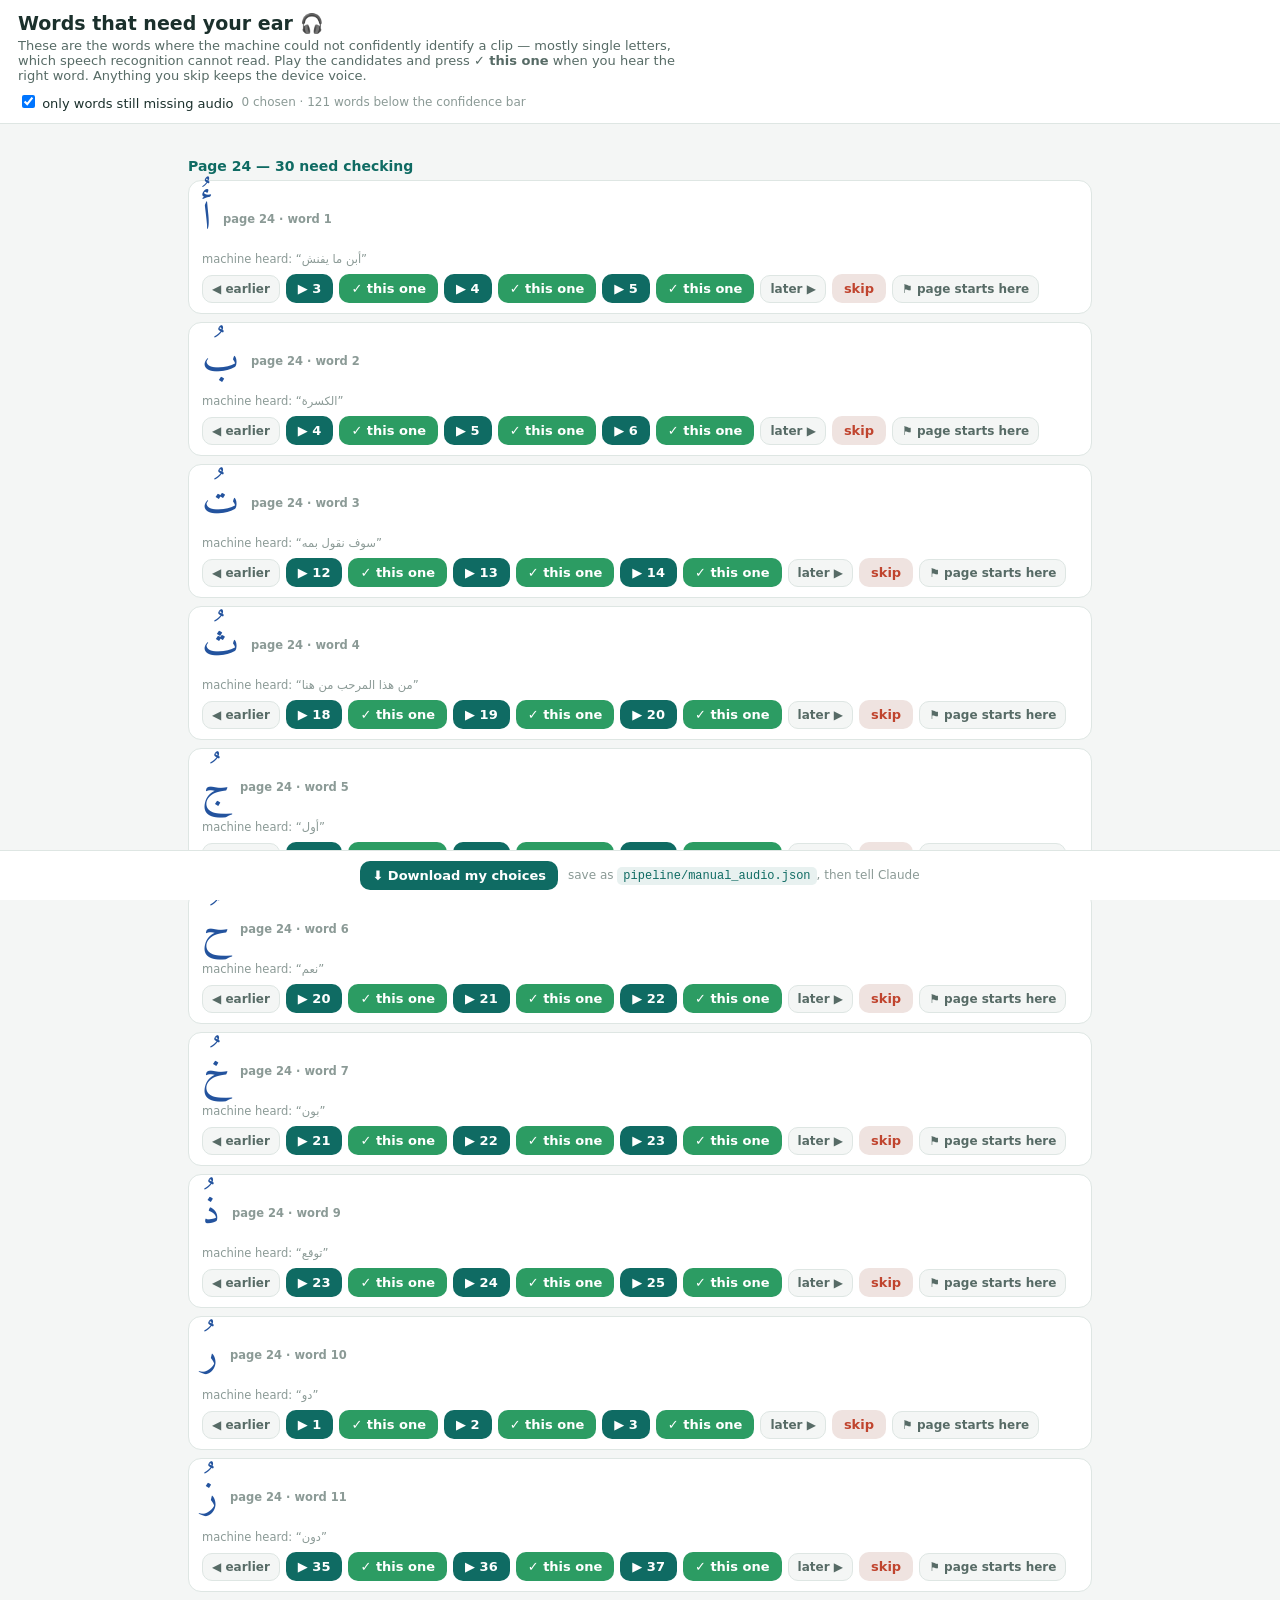
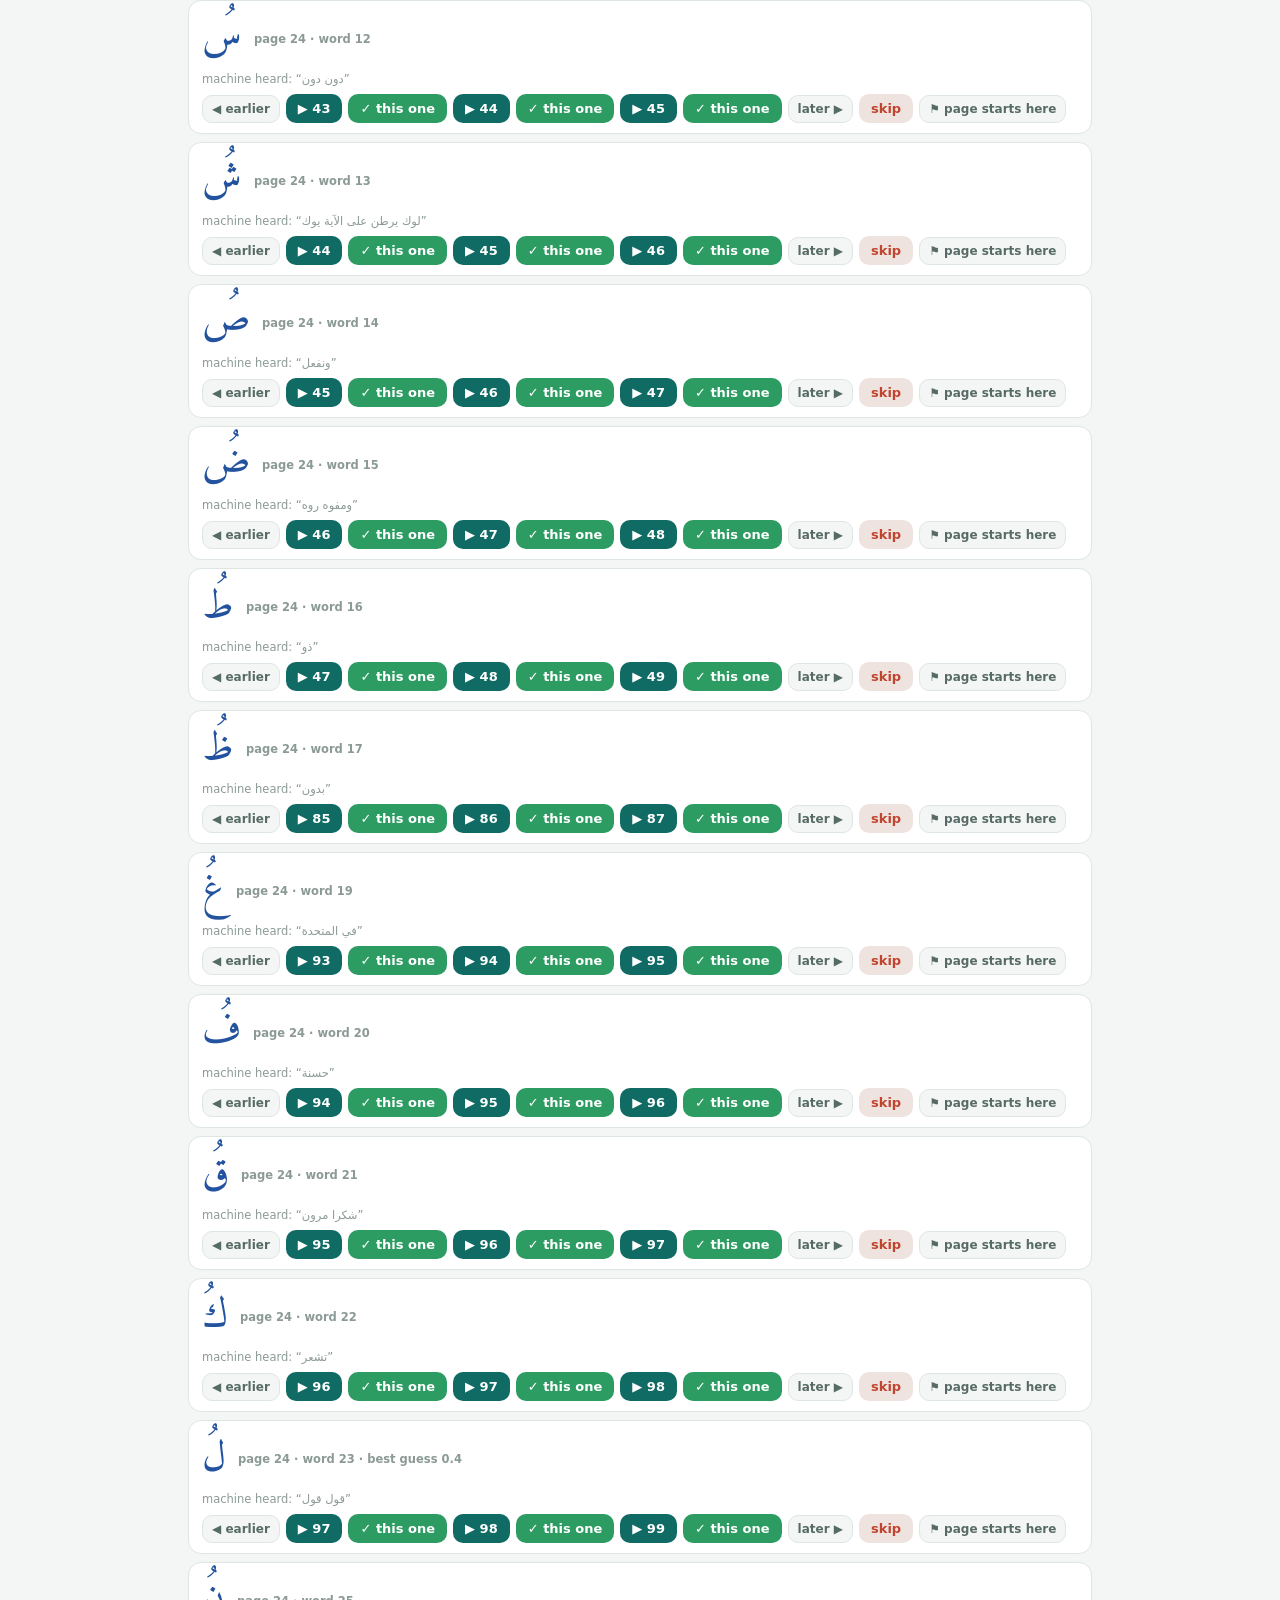
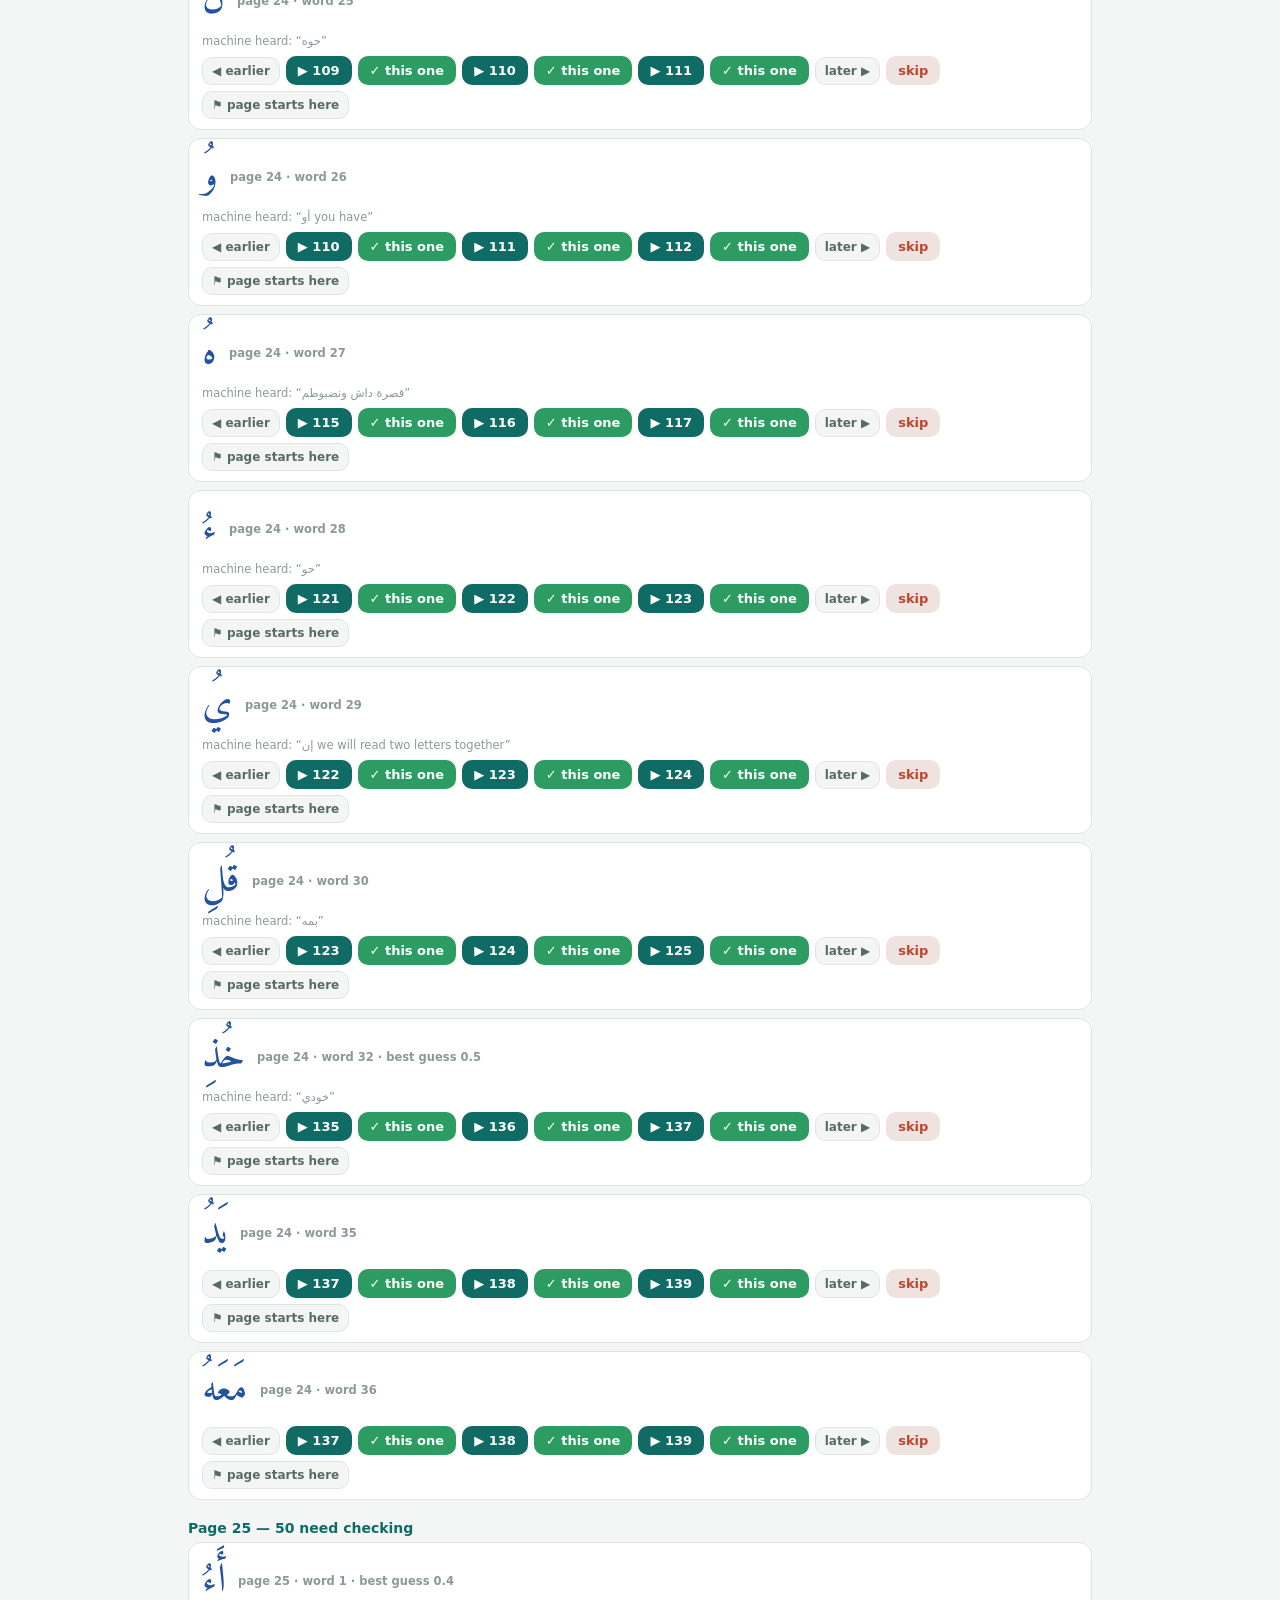
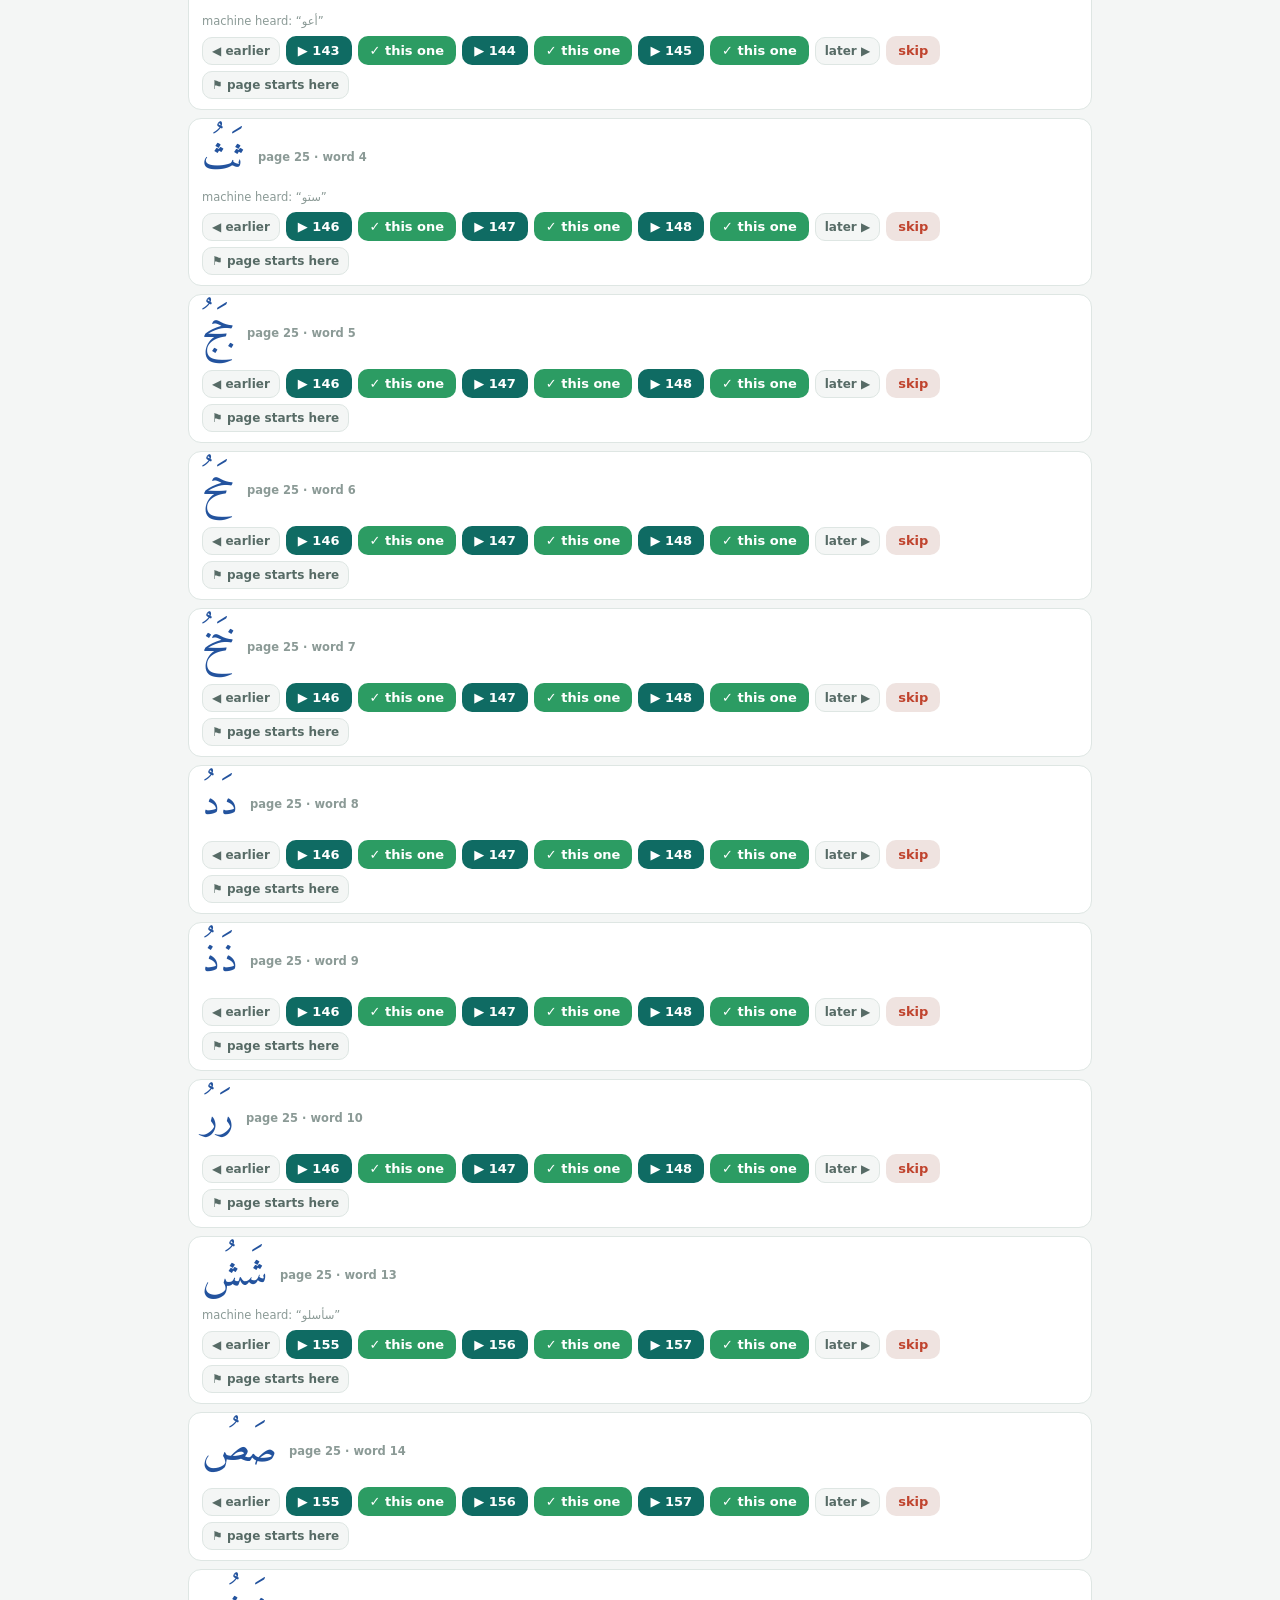
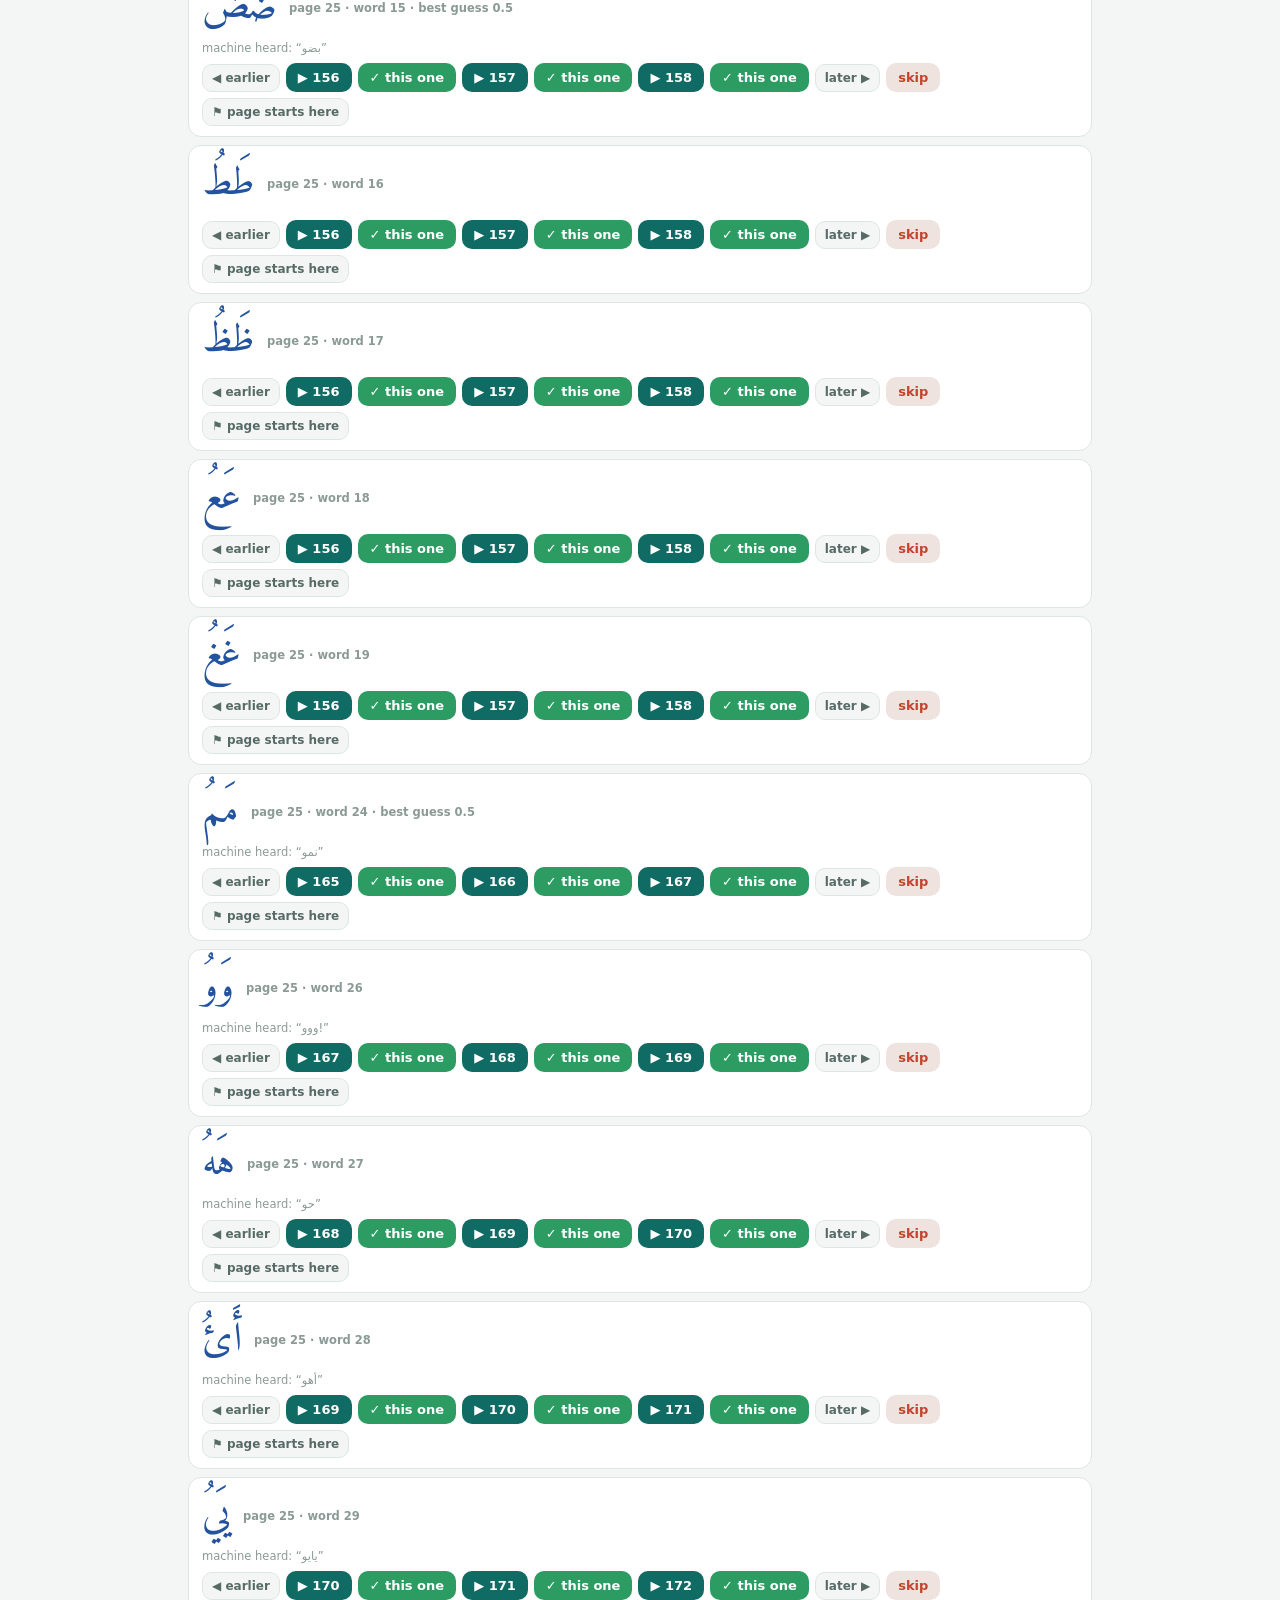
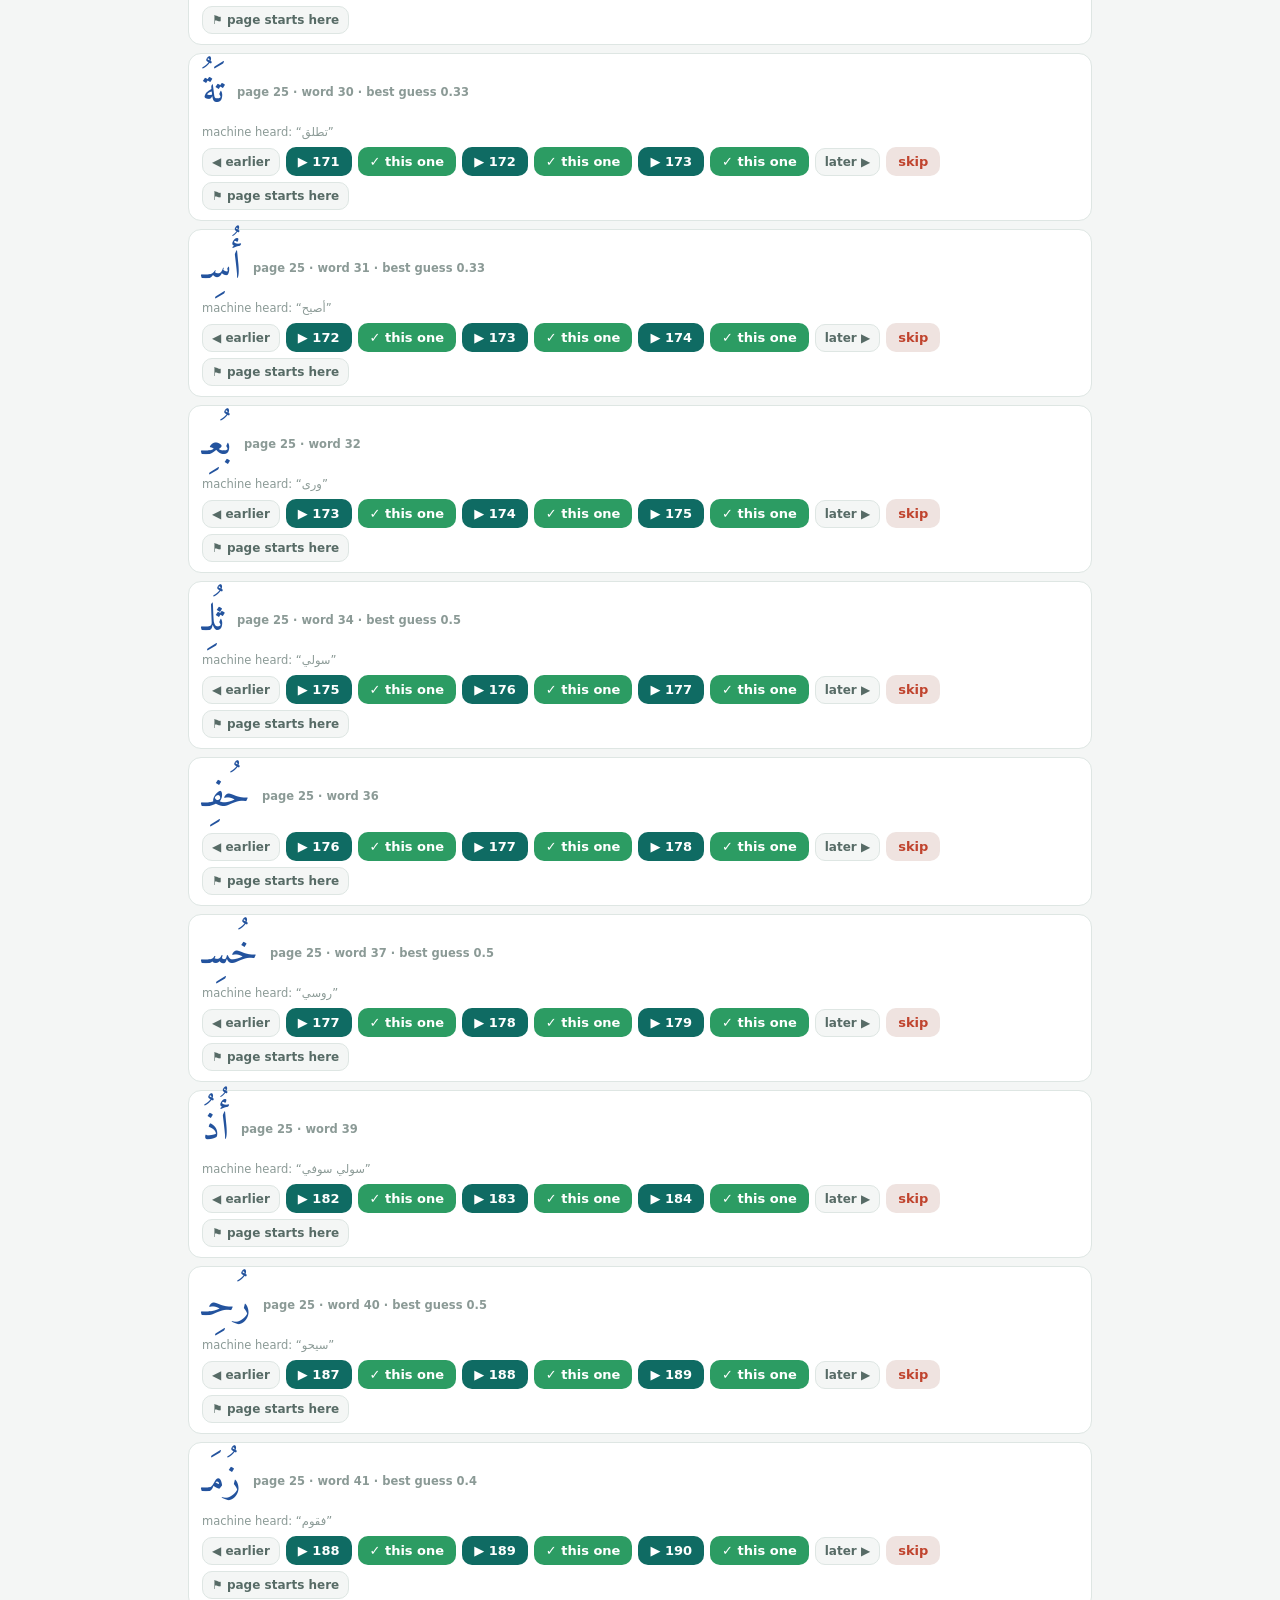
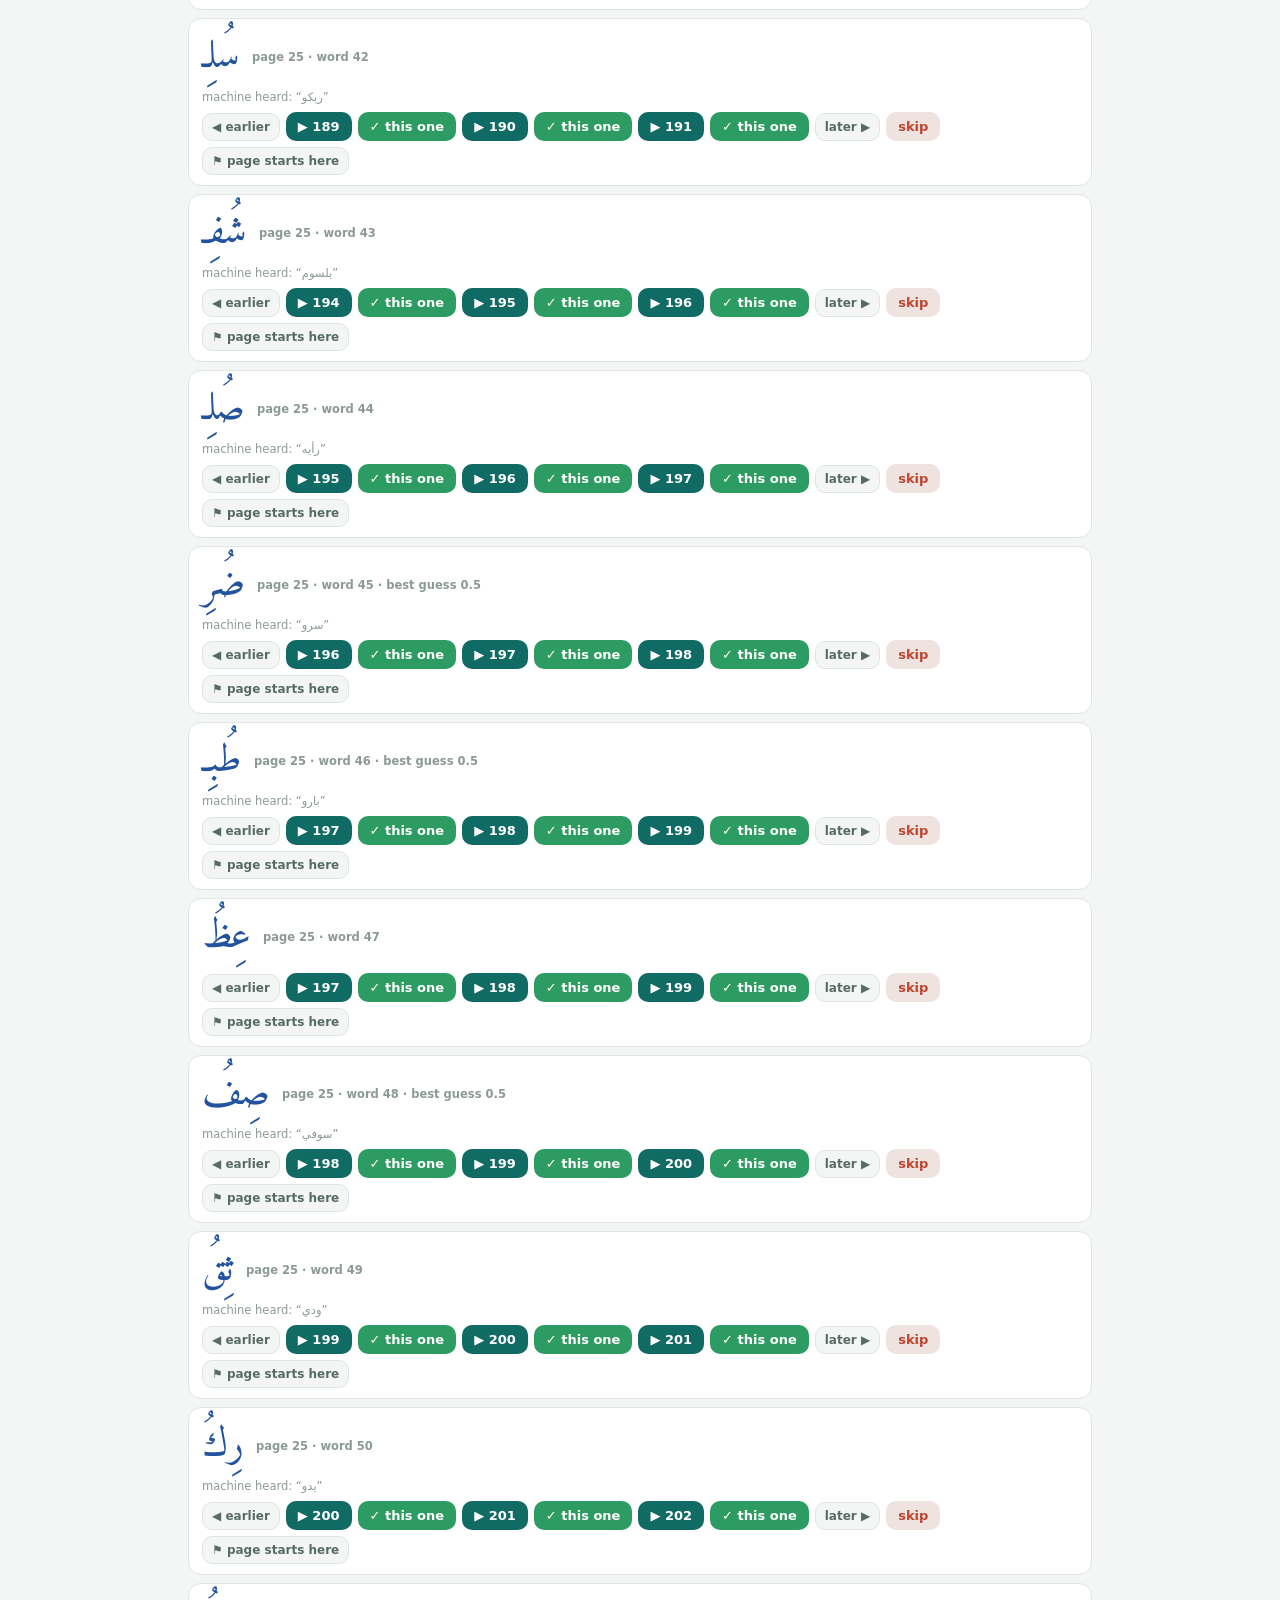
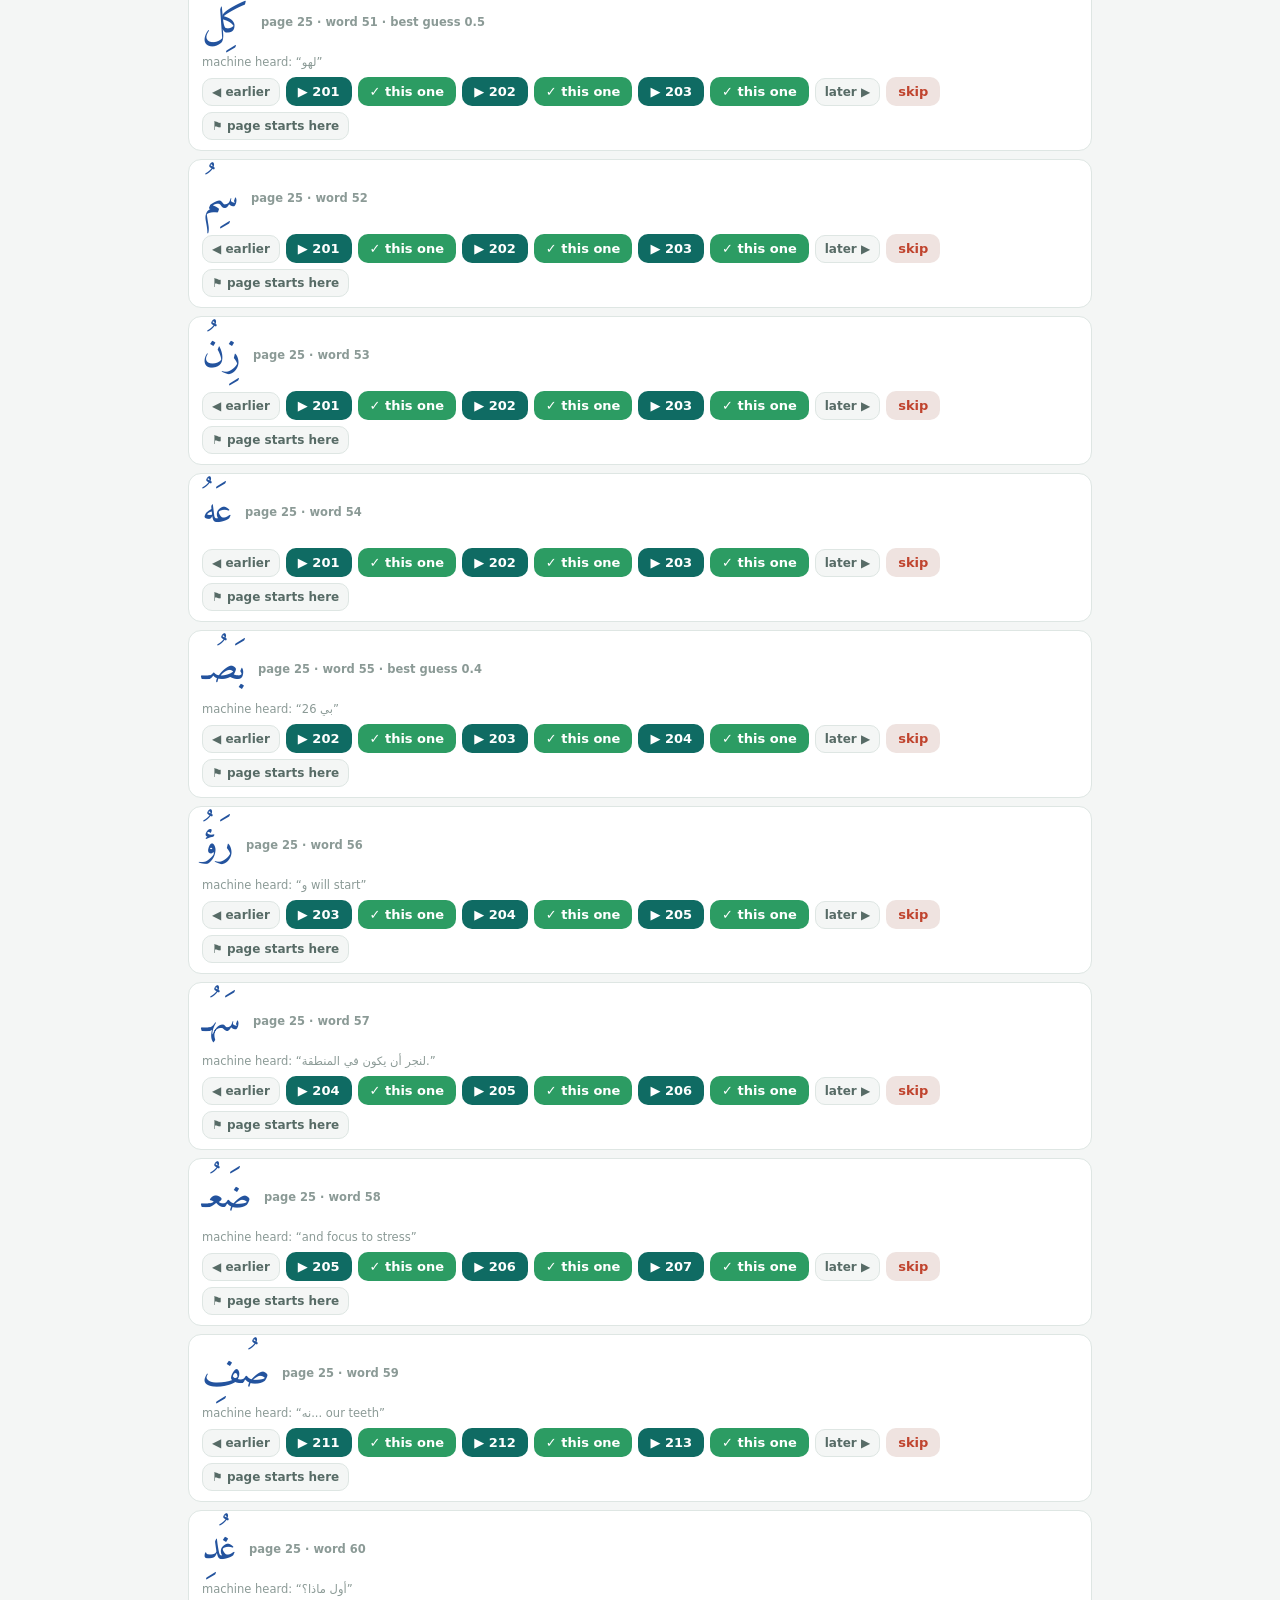
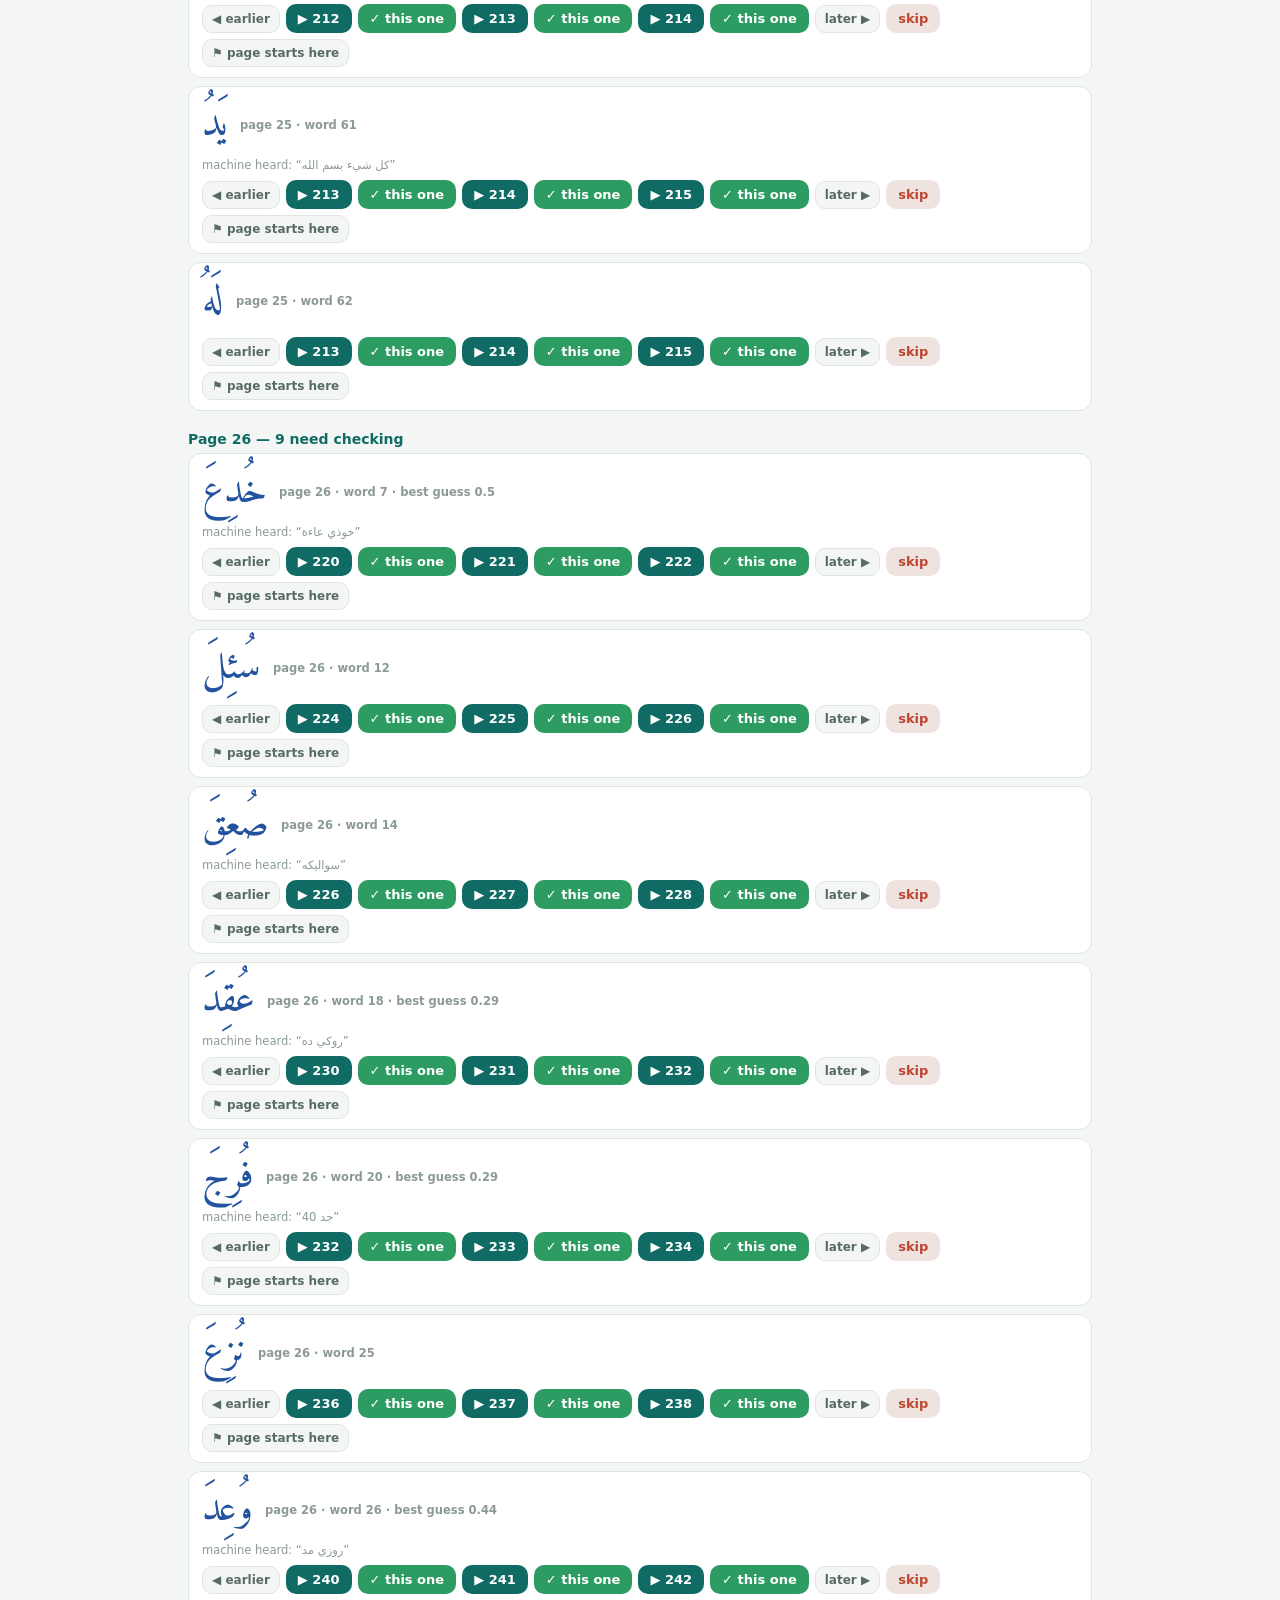
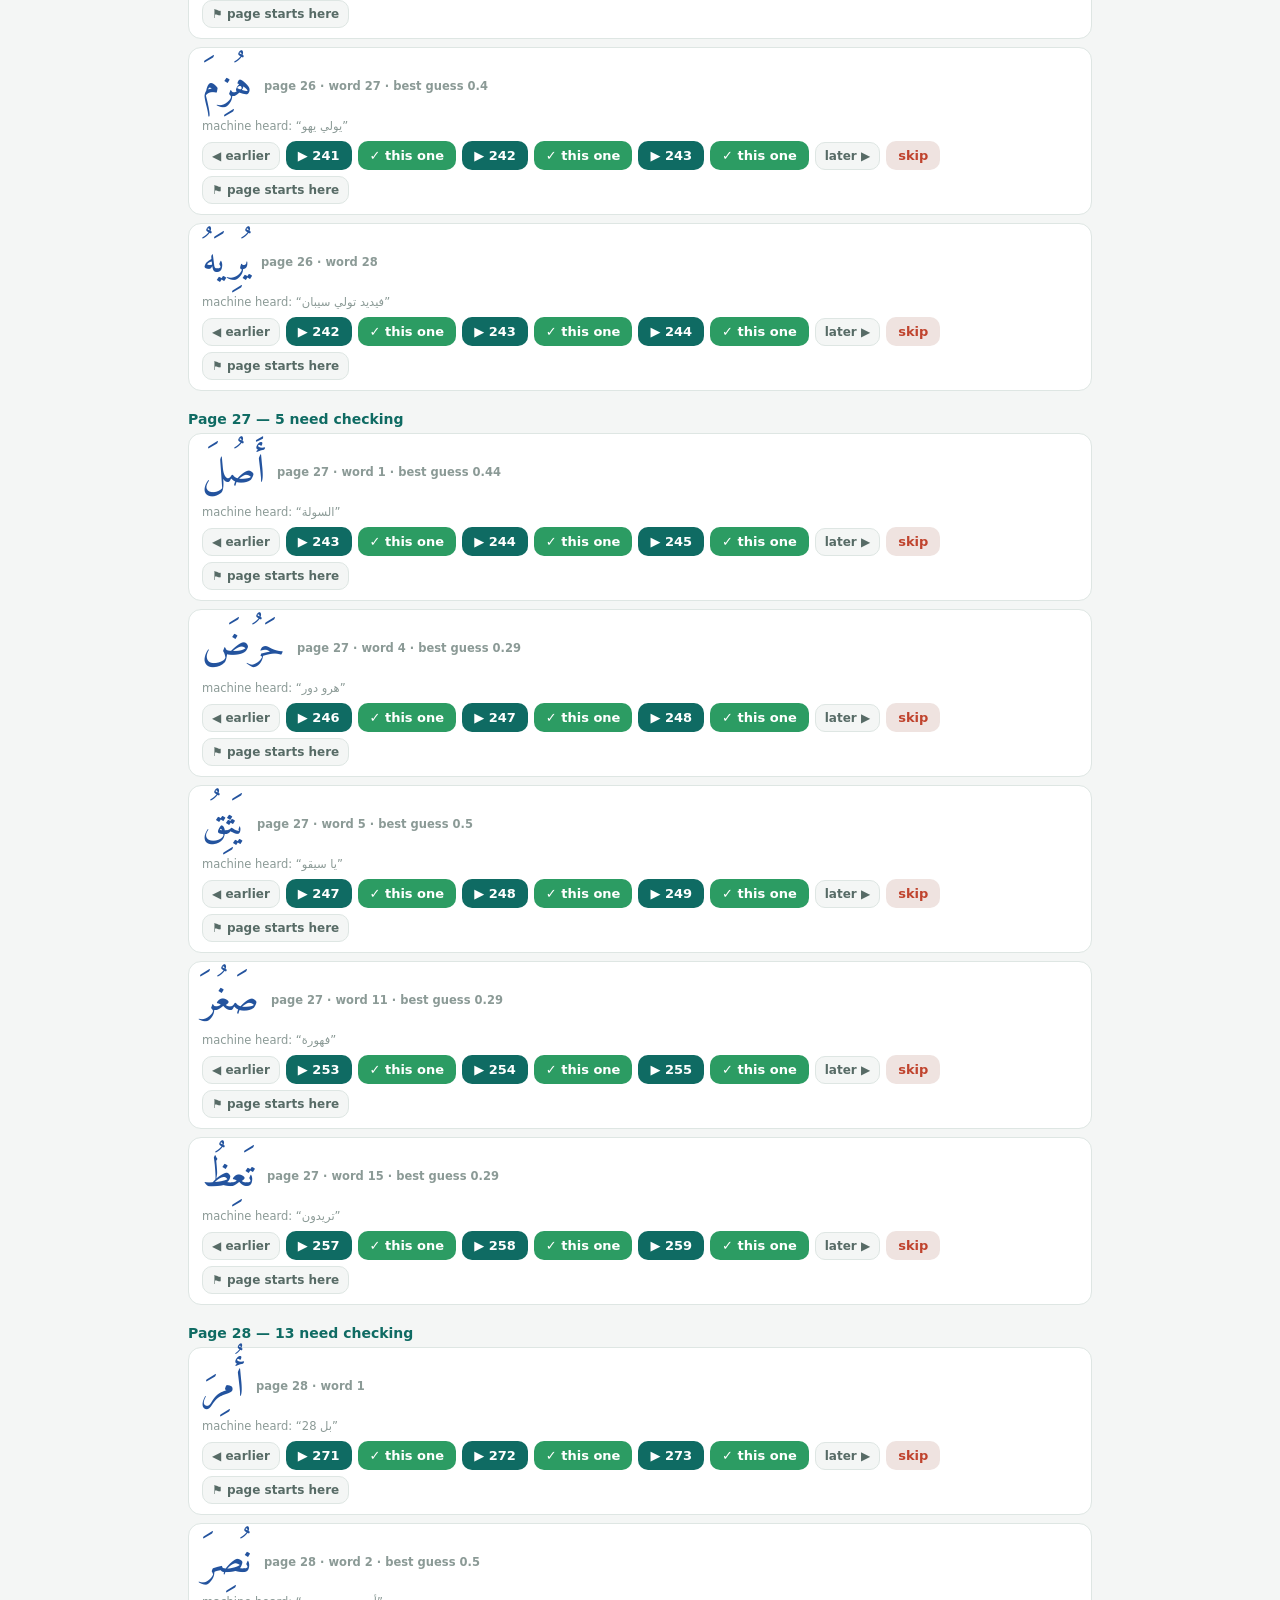
==== pipeline/review_audio.html @ 8f2be0d8 "v1.1: hint card arrows, word map with per-day resume, audio alignment pipeline App - Hint card: arro" ====
<!DOCTYPE html>
<html lang="en">
<head>
<meta charset="utf-8">
<meta name="viewport" content="width=device-width,initial-scale=1">
<title>Iqra Quest — words needing your ear</title>
<style>
  @font-face{font-family:'Amiri';src:url('../app/fonts/Amiri-Regular.woff2') format('woff2');font-display:block}
  :root{--bg:#F4F6F5;--card:#fff;--ink:#1B302C;--soft:#576B66;--faint:#8B9A96;--line:#DEE6E3;
    --teal:#0F6B63;--amber:#D98A0B;--green:#2C9C63;--blue:#23539E;--red:#C0442E}
  @media(prefers-color-scheme:dark){:root{--bg:#0F1A18;--card:#182422;--ink:#E8F0ED;--soft:#9CB0AB;
    --faint:#7A8C88;--line:#283835;--teal:#48B9AC;--blue:#83AEEC}}
  *{box-sizing:border-box}
  body{margin:0;background:var(--bg);color:var(--ink);font-family:"Segoe UI",system-ui,sans-serif;font-size:15px}
  header{position:sticky;top:0;z-index:5;background:var(--card);border-bottom:1px solid var(--line);padding:12px 18px}
  h1{font-size:19px;margin:0 0 3px}
  .sub{font-size:13px;color:var(--soft);max-width:80ch}
  .bar{display:flex;gap:8px;align-items:center;flex-wrap:wrap;margin-top:9px;font-size:13px}
  main{padding:14px 18px 90px;max-width:940px;margin:0 auto}
  h2{font-size:14px;color:var(--teal);margin:20px 0 6px}
  .row{background:var(--card);border:1px solid var(--line);border-radius:13px;padding:10px 13px;margin-bottom:8px}
  .row.done{border-color:var(--green);background:color-mix(in srgb,var(--green) 8%,var(--card))}
  .top{display:flex;align-items:center;gap:12px;flex-wrap:wrap}
  .w{font-family:'Amiri',serif;font-size:40px;line-height:1.4;color:var(--blue);direction:rtl}
  .meta{font-size:11.5px;color:var(--faint);font-weight:700}
  .cand{display:flex;gap:6px;flex-wrap:wrap;margin-top:8px;align-items:center}
  button{font-family:inherit;font-weight:800;border:0;border-radius:10px;padding:7px 12px;font-size:13px;cursor:pointer}
  .play{background:var(--teal);color:#fff}
  .near{background:var(--bg);color:var(--soft);border:1px solid var(--line);font-size:12px;padding:6px 9px}
  .pick{background:var(--green);color:#fff}
  .none{background:#EFE3E0;color:var(--red)}
  .heard{font-size:11.5px;color:var(--faint);margin-top:5px}
  .foot{position:fixed;left:0;right:0;bottom:0;background:var(--card);border-top:1px solid var(--line);
    padding:10px 18px;display:flex;gap:10px;justify-content:center;align-items:center;flex-wrap:wrap}
  code{background:#0f6b6318;color:var(--teal);padding:2px 6px;border-radius:5px;font-size:12px}
  .muted{color:var(--faint);font-size:12px}
</style>
</head>
<body>
<header>
  <h1>Words that need your ear 🎧</h1>
  <div class="sub">These are the words where the machine could not confidently identify a clip —
  mostly single letters, which speech recognition cannot read. Play the candidates and press
  <b>✓ this one</b> when you hear the right word. Anything you skip keeps the device voice.</div>
  <div class="bar">
    <label><input type="checkbox" id="only-missing" checked> only words still missing audio</label>
    <span id="prog" class="muted"></span>
  </div>
</header>
<main id="list">Loading…</main>
<div class="foot">
  <button class="play" id="dl">⬇ Download my choices</button>
  <span class="muted">save as <code>pipeline/manual_audio.json</code>, then tell Claude</span>
</div>
<script>
const KEY='iqra-audio-review';
let S=JSON.parse(localStorage.getItem(KEY)||'{}');
const save=()=>localStorage.setItem(KEY,JSON.stringify(S));
let ALIGN=[], CLIPS=[];
const THRESH=0.55;

Promise.all([
  fetch('alignment_f5.json').then(r=>r.json()),
  fetch('fast.json').then(r=>r.json())
]).then(([a,f])=>{ ALIGN=a; CLIPS=f.f5.clips; draw(); })
 .catch(e=>document.getElementById('list').innerHTML=
   '<p>Could not load the alignment files. Serve the project root: '+
   '<code>python -m http.server 8700</code> and open /pipeline/review_audio.html</p>');

// Where to open the clip window for a word.
// A fixed offset cannot work — the teacher talks between letters, so the gap between
// a word and its clip keeps growing. Instead, follow the human: once a word is
// confirmed, the NEXT word opens at the very next clip, and stray explanation is
// stepped over with "later ▶". Falls back to the machine's guess when nothing is
// confirmed above it yet.
const clipIndexNear = row => {
  const i = ALIGN.indexOf(row);
  for (let k=i-1;k>=0;k--){
    const picked = S[ALIGN[k].page+':'+ALIGN[k].wi];
    if (picked && picked!=='none'){
      const at = CLIPS.findIndex(x=>x.file===picked);
      if (at>=0) return Math.min(at+1, CLIPS.length-1);
    }
  }
  const manual = S['start:'+row.page];
  if (manual!=null) {
    const first = ALIGN.findIndex(x=>x.page===row.page);
    return Math.min(+manual + (i-first), CLIPS.length-1);
  }
  for (let k=i;k>=0;k--){ const c=ALIGN[k].clip; if(c) return CLIPS.findIndex(x=>x.file===c); }
  return 0;
};
function play(file){ new Audio('clips_fast/'+file.split('/').pop().replace(/^/,'f5/')).play().catch(()=>{}); }

function draw(){
  const onlyMissing=document.getElementById('only-missing').checked;
  const list=document.getElementById('list'); list.innerHTML='';
  let page=null, shown=0;
  ALIGN.forEach((r,ri)=>{
    const weak = r.score < THRESH;
    if(onlyMissing && !weak) return;
    if(S[r.page+':'+r.wi]==='none') { /* still show, marked */ }
    if(r.page!==page){ page=r.page;
      const h=document.createElement('h2');
      const miss=ALIGN.filter(x=>x.page===page && x.score<THRESH).length;
      h.textContent=`Page ${page} — ${miss} need checking`; list.appendChild(h); }
    shown++;
    const chosen=S[r.page+':'+r.wi];
    const div=document.createElement('div');
    div.className='row'+(chosen&&chosen!=='none'?' done':'');
    const startIdx=Math.max(0, clipIndexNear(r));
    div.innerHTML=`<div class="top">
        <span class="w">${r.word}</span>
        <span class="meta">page ${r.page} · word ${r.wi+1}${r.score?` · best guess ${r.score}`:''}</span>
      </div>
      ${r.heard?`<div class="heard">machine heard: “${r.heard}”</div>`:''}
      <div class="cand" data-i="${startIdx}"></div>`;
    const cand=div.querySelector('.cand');
    const render=()=>{
      const c=+cand.dataset.i;
      cand.innerHTML='';
      const back=document.createElement('button'); back.className='near'; back.textContent='◀ earlier';
      back.onclick=()=>{cand.dataset.i=Math.max(0,c-1); render();};
      cand.appendChild(back);
      for(let k=c;k<Math.min(c+3,CLIPS.length);k++){
        const b=document.createElement('button'); b.className='play';
        b.textContent='▶ '+(k+1);
        b.onclick=()=>{ new Audio('clips_fast/'+CLIPS[k].file).play().catch(()=>{}); };
        const p=document.createElement('button'); p.className='pick'; p.textContent='✓ this one';
        p.onclick=()=>{ S[r.page+':'+r.wi]=CLIPS[k].file; save(); draw(); };
        cand.append(b,p);
      }
      const fwd=document.createElement('button'); fwd.className='near'; fwd.textContent='later ▶';
      fwd.onclick=()=>{cand.dataset.i=Math.min(CLIPS.length-1,c+1); render();};
      const no=document.createElement('button'); no.className='none'; no.textContent='skip';
      no.onclick=()=>{ S[r.page+':'+r.wi]='none'; save(); draw(); };
      cand.append(fwd,no);
      // anchor the whole page here, for when you have found where a page begins
      const anchor=document.createElement('button');
      anchor.className='near'; anchor.textContent='⚑ page starts here';
      anchor.title='Open every later word on this page from this clip onward';
      anchor.onclick=()=>{ S['start:'+r.page]=c; save(); draw(); };
      cand.appendChild(anchor);
      if(chosen&&chosen!=='none'){
        const tag=document.createElement('span'); tag.className='meta';
        tag.textContent=' chosen: '+chosen; cand.appendChild(tag);
      }
    };
    render();
    list.appendChild(div);
  });
  if(!shown) list.innerHTML='<p class="muted">Nothing left to check 🎉</p>';
  const picked=Object.values(S).filter(v=>v&&v!=='none').length;
  const weak=ALIGN.filter(x=>x.score<THRESH).length;
  document.getElementById('prog').textContent=`${picked} chosen · ${weak} words below the confidence bar`;
}
document.getElementById('only-missing').onchange=draw;
document.getElementById('dl').onclick=()=>{
  const out={};
  for(const [k,v] of Object.entries(S)) if(v&&v!=='none') out[k]=v;
  const a=document.createElement('a');
  a.href=URL.createObjectURL(new Blob([JSON.stringify(out,null,1)],{type:'application/json'}));
  a.download='manual_audio.json'; a.click();
};
</script>
</body>
</html>
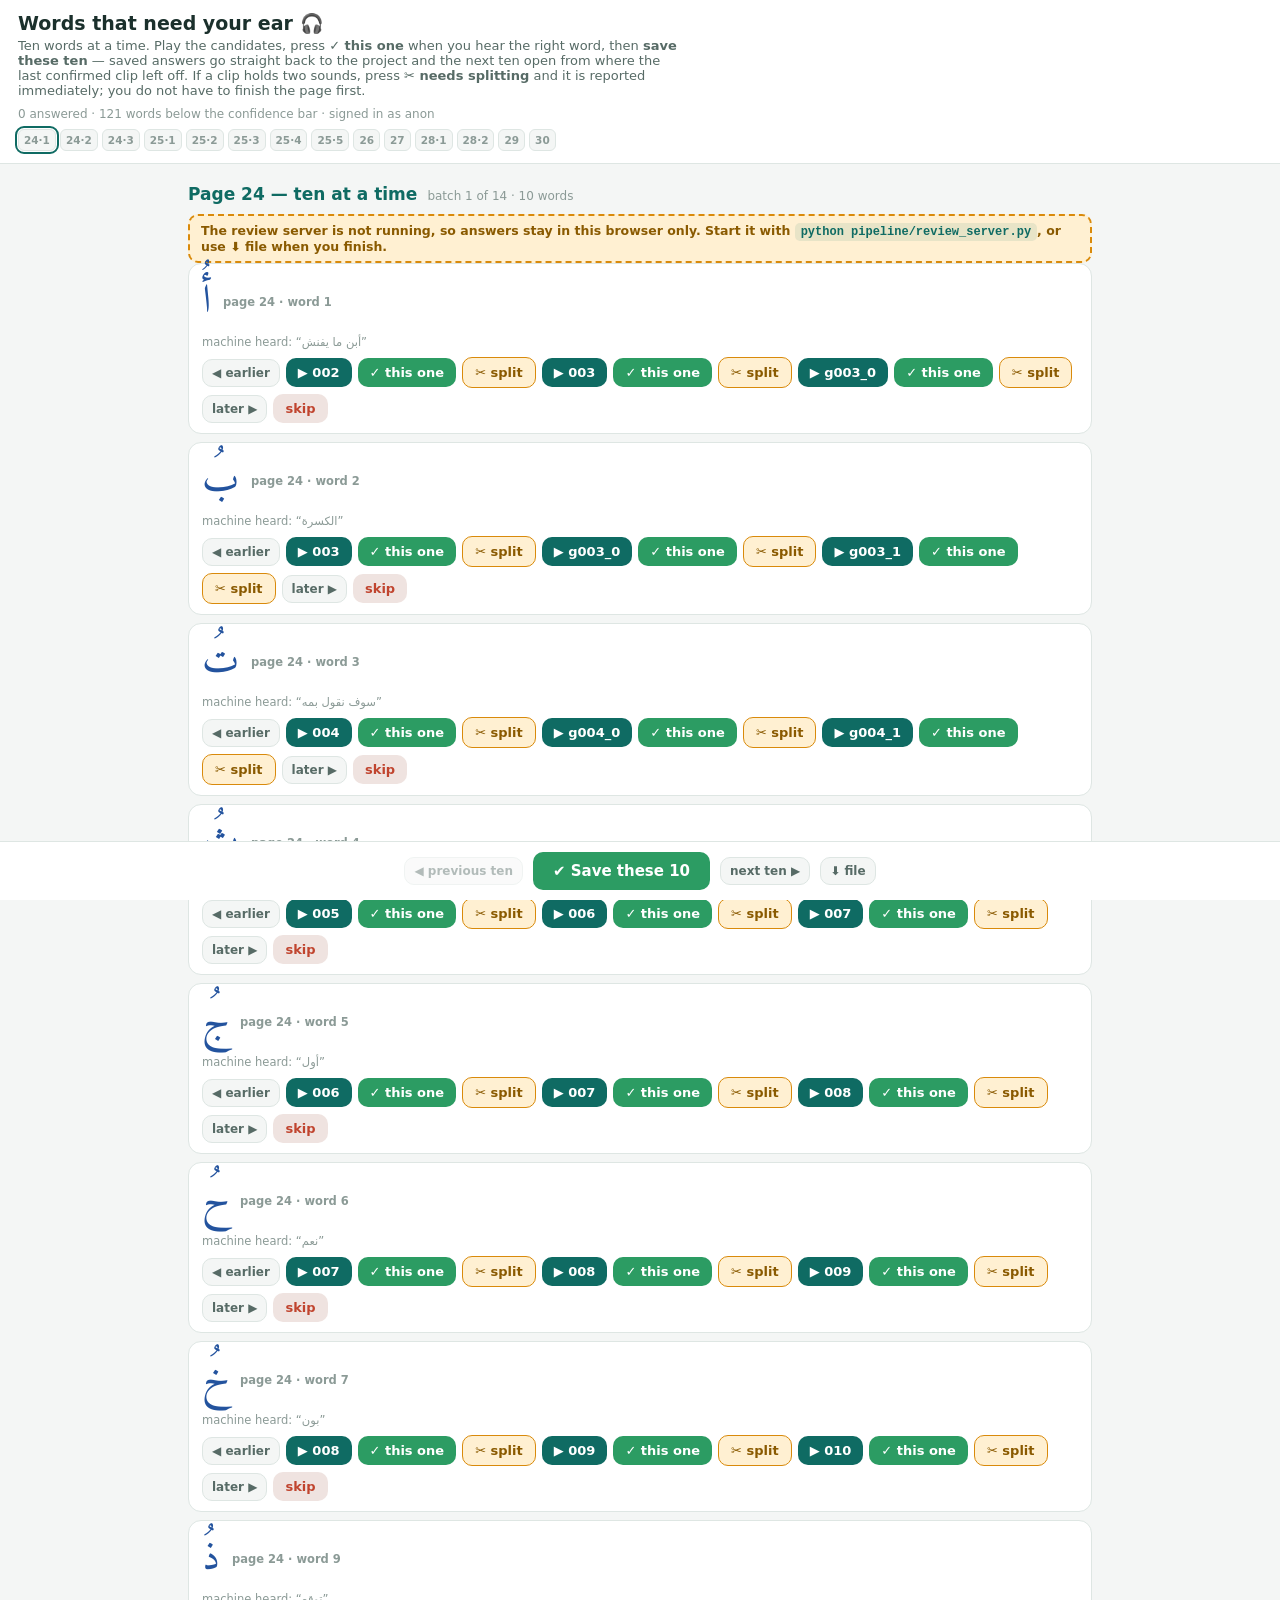
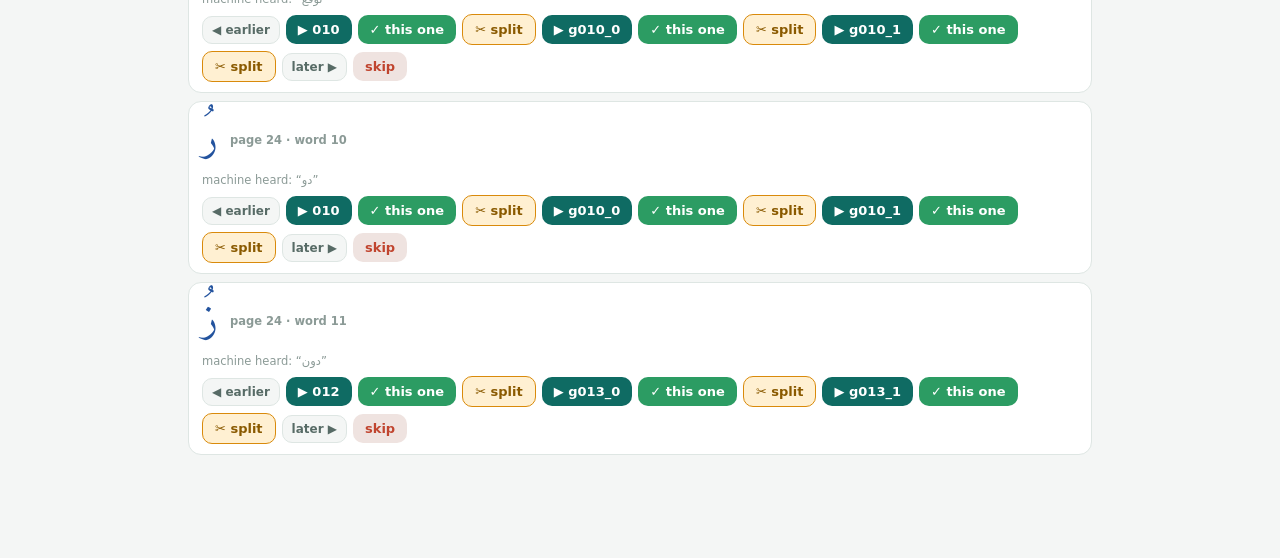
==== commit b847f025: "Audio review: batches of ten, saved as you go, split requests The review page no longer ends in "dow" ====
--- a/pipeline/review_audio.html
+++ b/pipeline/review_audio.html
@@ -16,152 +16,276 @@
   h1{font-size:19px;margin:0 0 3px}
   .sub{font-size:13px;color:var(--soft);max-width:80ch}
   .bar{display:flex;gap:8px;align-items:center;flex-wrap:wrap;margin-top:9px;font-size:13px}
-  main{padding:14px 18px 90px;max-width:940px;margin:0 auto}
-  h2{font-size:14px;color:var(--teal);margin:20px 0 6px}
+  main{padding:14px 18px 96px;max-width:940px;margin:0 auto}
+  .batchhead{display:flex;align-items:baseline;gap:10px;flex-wrap:wrap;margin:6px 0 10px}
+  .batchhead h2{font-size:17px;color:var(--teal);margin:0}
   .row{background:var(--card);border:1px solid var(--line);border-radius:13px;padding:10px 13px;margin-bottom:8px}
   .row.done{border-color:var(--green);background:color-mix(in srgb,var(--green) 8%,var(--card))}
+  .row.saved{border-style:solid;box-shadow:inset 3px 0 0 var(--green)}
+  .row.split{border-color:var(--amber);background:color-mix(in srgb,var(--amber) 9%,var(--card))}
   .top{display:flex;align-items:center;gap:12px;flex-wrap:wrap}
   .w{font-family:'Amiri',serif;font-size:40px;line-height:1.4;color:var(--blue);direction:rtl}
   .meta{font-size:11.5px;color:var(--faint);font-weight:700}
   .cand{display:flex;gap:6px;flex-wrap:wrap;margin-top:8px;align-items:center}
   button{font-family:inherit;font-weight:800;border:0;border-radius:10px;padding:7px 12px;font-size:13px;cursor:pointer}
+  button:disabled{opacity:.45;cursor:default}
   .play{background:var(--teal);color:#fff}
   .near{background:var(--bg);color:var(--soft);border:1px solid var(--line);font-size:12px;padding:6px 9px}
   .pick{background:var(--green);color:#fff}
   .none{background:#EFE3E0;color:var(--red)}
+  .cut{background:#FFF0D2;color:#8A5A00;border:1px solid var(--amber)}
   .heard{font-size:11.5px;color:var(--faint);margin-top:5px}
   .foot{position:fixed;left:0;right:0;bottom:0;background:var(--card);border-top:1px solid var(--line);
     padding:10px 18px;display:flex;gap:10px;justify-content:center;align-items:center;flex-wrap:wrap}
+  .big{background:var(--green);color:#fff;font-size:15px;padding:10px 20px}
   code{background:#0f6b6318;color:var(--teal);padding:2px 6px;border-radius:5px;font-size:12px}
   .muted{color:var(--faint);font-size:12px}
+  .pips{display:flex;gap:4px;flex-wrap:wrap;margin-top:8px}
+  .pip{min-width:26px;height:22px;border-radius:6px;border:1px solid var(--line);background:var(--bg);
+    color:var(--faint);font-size:10.5px;font-weight:800;cursor:pointer;display:grid;place-items:center;padding:0 5px}
+  .pip.full{background:var(--green);color:#fff;border-color:var(--green)}
+  .pip.part{background:#FFF0D2;color:#8A5A00;border-color:var(--amber)}
+  .pip.here{outline:2px solid var(--teal);outline-offset:1px}
+  .toast{position:fixed;left:50%;bottom:74px;transform:translateX(-50%);background:var(--ink);color:var(--bg);
+    padding:9px 16px;border-radius:11px;font-weight:800;font-size:13px;z-index:9;opacity:0;
+    transition:opacity .25s;pointer-events:none}
+  .toast.on{opacity:1}
+  .offline{background:#FFF0D2;border:2px dashed var(--amber);color:#8A5A00;border-radius:10px;
+    padding:7px 11px;font-size:12.5px;font-weight:700;margin-top:8px}
 </style>
 </head>
 <body>
 <header>
   <h1>Words that need your ear 🎧</h1>
-  <div class="sub">These are the words where the machine could not confidently identify a clip —
-  mostly single letters, which speech recognition cannot read. Play the candidates and press
-  <b>✓ this one</b> when you hear the right word. Anything you skip keeps the device voice.</div>
+  <div class="sub">Ten words at a time. Play the candidates, press <b>✓ this one</b> when you hear the
+  right word, then <b>save these ten</b> — saved answers go straight back to the project and the next
+  ten open from where the last confirmed clip left off. If a clip holds two sounds, press
+  <b>✂ needs splitting</b> and it is reported immediately; you do not have to finish the page first.</div>
   <div class="bar">
-    <label><input type="checkbox" id="only-missing" checked> only words still missing audio</label>
     <span id="prog" class="muted"></span>
   </div>
+  <div class="pips" id="pips"></div>
 </header>
 <main id="list">Loading…</main>
 <div class="foot">
-  <button class="play" id="dl">⬇ Download my choices</button>
-  <span class="muted">save as <code>pipeline/manual_audio.json</code>, then tell Claude</span>
+  <button class="near" id="prev">◀ previous ten</button>
+  <button class="big" id="save">✔ Save these ten</button>
+  <button class="near" id="next">next ten ▶</button>
+  <button class="near" id="dl" title="Only needed if the server is not running">⬇ file</button>
 </div>
+<div class="toast" id="toast"></div>
 <script>
-const KEY='iqra-audio-review';
-let S=JSON.parse(localStorage.getItem(KEY)||'{}');
-const save=()=>localStorage.setItem(KEY,JSON.stringify(S));
-let ALIGN=[], CLIPS=[];
-const THRESH=0.55;
+const THRESH = 0.55, PER = 10;
+const QS = new URLSearchParams(location.search);
+const MINE = (QS.get('pages')||'').split(',').map(s=>+s.trim()).filter(Boolean);
+const WHO  = (QS.get('who')||'').replace(/[^A-Za-z0-9_-]/g,'') || 'anon';
+
+let ALIGN=[], CLIPS=[], BATCHES=[], at=0;
+let PICKS={}, SPLITS=[];          // confirmed on the server
+let LOCAL={};                     // this batch, not saved yet
+let ONLINE=true;
+
+const key = r => r.page+':'+r.wi;
+const answerOf = r => LOCAL[key(r)] ?? PICKS[key(r)];
+const splitOf = c => SPLITS.some(s=>s.clip===c);
+
+const toast = (msg,ms=1900) => { const t=document.getElementById('toast');
+  t.textContent=msg; t.classList.add('on'); clearTimeout(t._h);
+  t._h=setTimeout(()=>t.classList.remove('on'),ms); };
 
 Promise.all([
   fetch('alignment_f5.json').then(r=>r.json()),
-  fetch('fast.json').then(r=>r.json())
-]).then(([a,f])=>{ ALIGN=a; CLIPS=f.f5.clips; draw(); })
- .catch(e=>document.getElementById('list').innerHTML=
-   '<p>Could not load the alignment files. Serve the project root: '+
-   '<code>python -m http.server 8700</code> and open /pipeline/review_audio.html</p>');
-
-// Where to open the clip window for a word.
-// A fixed offset cannot work — the teacher talks between letters, so the gap between
-// a word and its clip keeps growing. Instead, follow the human: once a word is
-// confirmed, the NEXT word opens at the very next clip, and stray explanation is
-// stepped over with "later ▶". Falls back to the machine's guess when nothing is
-// confirmed above it yet.
-const clipIndexNear = row => {
+  fetch('fast.json').then(r=>r.json()),
+  fetch('api/state').then(r=>r.ok?r.json():Promise.reject()).catch(()=>{ ONLINE=false; return null; })
+]).then(([a,f,st])=>{
+  ALIGN=a; CLIPS=f.f5.clips;
+  if(st){ PICKS=st.picks||{}; SPLITS=st.splits||[]; }
+  else { PICKS=JSON.parse(localStorage.getItem('iqra-audio-review')||'{}'); }
+  buildBatches();
+  at = BATCHES.findIndex(b=>!b.rows.every(r=>PICKS[key(r)]));
+  if(at<0) at = Math.max(0, BATCHES.length-1);
+  draw();
+}).catch(()=>document.getElementById('list').innerHTML=
+  '<p>Could not load the alignment files. Run <code>python pipeline/review_server.py</code> '+
+  'and open <code>http://localhost:8700/review_audio.html</code></p>');
+
+// Batches never straddle a page: ten words of page 25 are one job, and the tail of a
+// page is its own short batch rather than being padded with the next page's words.
+function buildBatches(){
+  BATCHES=[];
+  const weak = ALIGN.filter(r=>r.score<THRESH && (!MINE.length||MINE.includes(r.page)));
+  let page=null, bag=[];
+  const flush=()=>{ if(bag.length){ BATCHES.push({page,rows:bag}); bag=[]; } };
+  for(const r of weak){
+    if(r.page!==page){ flush(); page=r.page; }
+    bag.push(r);
+    if(bag.length===PER) flush();
+  }
+  flush();
+}
+
+// Where a word's candidate window opens.
+// A fixed offset cannot work — the teacher talks between letters, so the gap between a
+// word and its clip keeps growing. Instead we follow the human: the next word opens at
+// the clip straight after the last CONFIRMED one, saved answers included. That is what
+// makes each saved batch push the starting point for the batch after it.
+function startFor(row){
   const i = ALIGN.indexOf(row);
-  for (let k=i-1;k>=0;k--){
-    const picked = S[ALIGN[k].page+':'+ALIGN[k].wi];
-    if (picked && picked!=='none'){
-      const at = CLIPS.findIndex(x=>x.file===picked);
-      if (at>=0) return Math.min(at+1, CLIPS.length-1);
+  // an answered word opens on its own clip, so a helper can re-hear what was chosen
+  const own = LOCAL[key(row)] ?? PICKS[key(row)];
+  if(own && own!=='none'){ const c=CLIPS.findIndex(x=>x.file===own); if(c>=0) return c; }
+  for(let k=i-1;k>=0;k--){
+    const p = LOCAL[key(ALIGN[k])] ?? PICKS[key(ALIGN[k])];
+    if(p && p!=='none'){
+      const c = CLIPS.findIndex(x=>x.file===p);
+      if(c>=0) return Math.min(c+1, CLIPS.length-1);
     }
   }
-  const manual = S['start:'+row.page];
-  if (manual!=null) {
-    const first = ALIGN.findIndex(x=>x.page===row.page);
-    return Math.min(+manual + (i-first), CLIPS.length-1);
-  }
-  for (let k=i;k>=0;k--){ const c=ALIGN[k].clip; if(c) return CLIPS.findIndex(x=>x.file===c); }
+  for(let k=i;k>=0;k--){ const c=ALIGN[k].clip; if(c){ const j=CLIPS.findIndex(x=>x.file===c); if(j>=0) return j; } }
   return 0;
-};
-function play(file){ new Audio('clips_fast/'+file.split('/').pop().replace(/^/,'f5/')).play().catch(()=>{}); }
+}
+
+function drawPips(){
+  const p=document.getElementById('pips'); p.innerHTML='';
+  BATCHES.forEach((b,i)=>{
+    const done=b.rows.filter(r=>answerOf(r)).length;
+    const el=document.createElement('button');
+    el.className='pip'+(done===b.rows.length?' full':done?' part':'')+(i===at?' here':'');
+    // several batches share a page, so number them within it: 24·1, 24·2, 24·3
+    const nth = BATCHES.filter((x,j)=>j<=i && x.page===b.page).length;
+    const of  = BATCHES.filter(x=>x.page===b.page).length;
+    el.textContent = of>1 ? `${b.page}·${nth}` : String(b.page);
+    el.title=`page ${b.page}${of>1?` (part ${nth} of ${of})`:''} · ${done}/${b.rows.length} answered`;
+    el.onclick=()=>{ at=i; LOCAL={}; draw(); };
+    p.appendChild(el);
+  });
+}
 
 function draw(){
-  const onlyMissing=document.getElementById('only-missing').checked;
+  drawPips();
   const list=document.getElementById('list'); list.innerHTML='';
-  let page=null, shown=0;
-  ALIGN.forEach((r,ri)=>{
-    const weak = r.score < THRESH;
-    if(onlyMissing && !weak) return;
-    if(S[r.page+':'+r.wi]==='none') { /* still show, marked */ }
-    if(r.page!==page){ page=r.page;
-      const h=document.createElement('h2');
-      const miss=ALIGN.filter(x=>x.page===page && x.score<THRESH).length;
-      h.textContent=`Page ${page} — ${miss} need checking`; list.appendChild(h); }
-    shown++;
-    const chosen=S[r.page+':'+r.wi];
+  const b=BATCHES[at];
+  if(!b){ list.innerHTML='<p class="muted">Nothing left to check 🎉</p>'; return; }
+
+  const head=document.createElement('div');
+  head.className='batchhead';
+  head.innerHTML=`<h2>Page ${b.page} — ten at a time</h2>
+    <span class="muted">batch ${at+1} of ${BATCHES.length} · ${b.rows.length} words</span>`;
+  list.appendChild(head);
+  if(!ONLINE) head.insertAdjacentHTML('afterend',
+    '<div class="offline">The review server is not running, so answers stay in this browser only. '+
+    'Start it with <code>python pipeline/review_server.py</code>, or use ⬇ file when you finish.</div>');
+
+  b.rows.forEach(r=>{
+    const chosen=answerOf(r);
     const div=document.createElement('div');
-    div.className='row'+(chosen&&chosen!=='none'?' done':'');
-    const startIdx=Math.max(0, clipIndexNear(r));
+    div.className='row'+(chosen&&chosen!=='none'?' done':'')+(PICKS[key(r)]?' saved':'');
     div.innerHTML=`<div class="top">
         <span class="w">${r.word}</span>
         <span class="meta">page ${r.page} · word ${r.wi+1}${r.score?` · best guess ${r.score}`:''}</span>
       </div>
       ${r.heard?`<div class="heard">machine heard: “${r.heard}”</div>`:''}
-      <div class="cand" data-i="${startIdx}"></div>`;
+      <div class="cand"></div>`;
     const cand=div.querySelector('.cand');
+    let c=Math.max(0,startFor(r));
     const render=()=>{
-      const c=+cand.dataset.i;
       cand.innerHTML='';
-      const back=document.createElement('button'); back.className='near'; back.textContent='◀ earlier';
-      back.onclick=()=>{cand.dataset.i=Math.max(0,c-1); render();};
+      const back=document.createElement('button');
+      back.className='near'; back.textContent='◀ earlier'; back.disabled=c<=0;
+      back.onclick=()=>{c=Math.max(0,c-1); render();};
       cand.appendChild(back);
       for(let k=c;k<Math.min(c+3,CLIPS.length);k++){
-        const b=document.createElement('button'); b.className='play';
-        b.textContent='▶ '+(k+1);
-        b.onclick=()=>{ new Audio('clips_fast/'+CLIPS[k].file).play().catch(()=>{}); };
+        const file=CLIPS[k].file;
+        const b1=document.createElement('button'); b1.className='play';
+        // name the clip, not its position — the file name is what a split request quotes
+        b1.textContent='▶ '+file.replace(/^.*\//,'').replace(/\.mp3$/,'')+(splitOf(file)?' ✂':'');
+        b1.onclick=()=>{ new Audio('clips_fast/'+file).play().catch(()=>{}); };
         const p=document.createElement('button'); p.className='pick'; p.textContent='✓ this one';
-        p.onclick=()=>{ S[r.page+':'+r.wi]=CLIPS[k].file; save(); draw(); };
-        cand.append(b,p);
+        p.onclick=()=>{ LOCAL[key(r)]=file; draw(); };
+        // Reported on its own, the moment it is heard — no waiting for the page to end.
+        const s=document.createElement('button'); s.className='cut'; s.textContent='✂ split';
+        s.title='This clip holds more than one sound';
+        s.onclick=()=>requestSplit(file,r);
+        cand.append(b1,p,s);
       }
       const fwd=document.createElement('button'); fwd.className='near'; fwd.textContent='later ▶';
-      fwd.onclick=()=>{cand.dataset.i=Math.min(CLIPS.length-1,c+1); render();};
+      fwd.onclick=()=>{c=Math.min(CLIPS.length-1,c+1); render();};
       const no=document.createElement('button'); no.className='none'; no.textContent='skip';
-      no.onclick=()=>{ S[r.page+':'+r.wi]='none'; save(); draw(); };
+      no.title='Leave this word on the device voice';
+      no.onclick=()=>{ LOCAL[key(r)]='none'; draw(); };
       cand.append(fwd,no);
-      // anchor the whole page here, for when you have found where a page begins
-      const anchor=document.createElement('button');
-      anchor.className='near'; anchor.textContent='⚑ page starts here';
-      anchor.title='Open every later word on this page from this clip onward';
-      anchor.onclick=()=>{ S['start:'+r.page]=c; save(); draw(); };
-      cand.appendChild(anchor);
-      if(chosen&&chosen!=='none'){
+      if(chosen){
         const tag=document.createElement('span'); tag.className='meta';
-        tag.textContent=' chosen: '+chosen; cand.appendChild(tag);
+        tag.textContent = chosen==='none' ? ' skipped'
+          : ' chosen: '+chosen+(PICKS[key(r)]===chosen?' (saved)':' (not saved yet)');
+        cand.appendChild(tag);
       }
     };
     render();
     list.appendChild(div);
   });
-  if(!shown) list.innerHTML='<p class="muted">Nothing left to check 🎉</p>';
-  const picked=Object.values(S).filter(v=>v&&v!=='none').length;
-  const weak=ALIGN.filter(x=>x.score<THRESH).length;
-  document.getElementById('prog').textContent=`${picked} chosen · ${weak} words below the confidence bar`;
-}
-document.getElementById('only-missing').onchange=draw;
+
+  const answered=Object.keys(PICKS).length, weak=BATCHES.reduce((n,x)=>n+x.rows.length,0);
+  document.getElementById('prog').textContent=
+    `${answered} answered · ${weak} words below the confidence bar · signed in as ${WHO}`;
+  document.getElementById('prev').disabled = at<=0;
+  document.getElementById('next').disabled = at>=BATCHES.length-1;
+  document.getElementById('save').textContent =
+    `✔ Save these ${BATCHES[at].rows.length}`;
+  window.scrollTo(0,0);
+}
+
+async function post(route,body){
+  if(!ONLINE) return null;
+  try{
+    const r=await fetch(route,{method:'POST',headers:{'Content-Type':'application/json'},
+      body:JSON.stringify({who:WHO,...body})});
+    if(!r.ok) throw new Error(r.status);
+    return await r.json();
+  }catch(e){ ONLINE=false; toast('Server not reachable — answers kept in this browser'); return null; }
+}
+
+async function requestSplit(file,r){
+  const note=prompt(`What do you hear in clip ${file}?\n(e.g. "two letters: أُ then بُ" — leave blank if unsure)`)
+  if(note===null) return;                       // cancelled
+  const res=await post('api/split',{clip:file,page:r.page,wi:r.wi,word:r.word,note});
+  if(res){ SPLITS=res.splits||SPLITS; toast('Split reported: '+file); }
+  else toast('Noted locally — the server was not reachable');
+  draw();
+}
+
+document.getElementById('save').onclick=async()=>{
+  const b=BATCHES[at], picks={}, skipped=[];
+  b.rows.forEach(r=>{ const v=LOCAL[key(r)]; if(!v) return;
+    if(v==='none') skipped.push(key(r)); else picks[key(r)]=v; });
+  const n=Object.keys(picks).length+skipped.length;
+  if(!n){ toast('Nothing new to save in this batch'); return; }
+  const res=await post('api/save',{picks,skipped});
+  if(res){ PICKS=res.picks||PICKS; toast(`Saved ${res.saved} — thank you`); }
+  else { Object.assign(PICKS,picks); skipped.forEach(k=>PICKS[k]='none');
+         localStorage.setItem('iqra-audio-review',JSON.stringify(PICKS)); }
+  LOCAL={};
+  // the saved answers move the window for everything after them, so go straight on
+  if(at<BATCHES.length-1) at++;
+  draw();
+};
+document.getElementById('prev').onclick=()=>{ if(at>0){at--; LOCAL={}; draw();} };
+document.getElementById('next').onclick=()=>{ if(at<BATCHES.length-1){at++; LOCAL={}; draw();} };
 document.getElementById('dl').onclick=()=>{
-  const out={};
-  for(const [k,v] of Object.entries(S)) if(v&&v!=='none') out[k]=v;
+  const out={}; for(const [k,v] of Object.entries({...PICKS,...LOCAL})) if(v&&v!=='none') out[k]=v;
   const a=document.createElement('a');
   a.href=URL.createObjectURL(new Blob([JSON.stringify(out,null,1)],{type:'application/json'}));
-  a.download='manual_audio.json'; a.click();
+  const bits=['manual_audio']; if(WHO!=='anon') bits.push(WHO);
+  if(MINE.length) bits.push('p'+MINE.join('-'));
+  a.download=bits.join('_')+'.json'; a.click();
 };
+// tell a helper up front which pages are theirs
+if(MINE.length||QS.get('who')){
+  document.querySelector('header .sub').insertAdjacentHTML('afterend',
+    `<div style="margin-top:8px;background:#FFF3D6;border:2px dashed #D98A0B;border-radius:10px;
+      padding:7px 11px;font-size:13px;font-weight:800;color:#8A5A00">
+      ${WHO!=='anon'?WHO+' — ':''}your pages: ${MINE.length?MINE.join(', '):'all'}</div>`);
+}
 </script>
 </body>
 </html>
